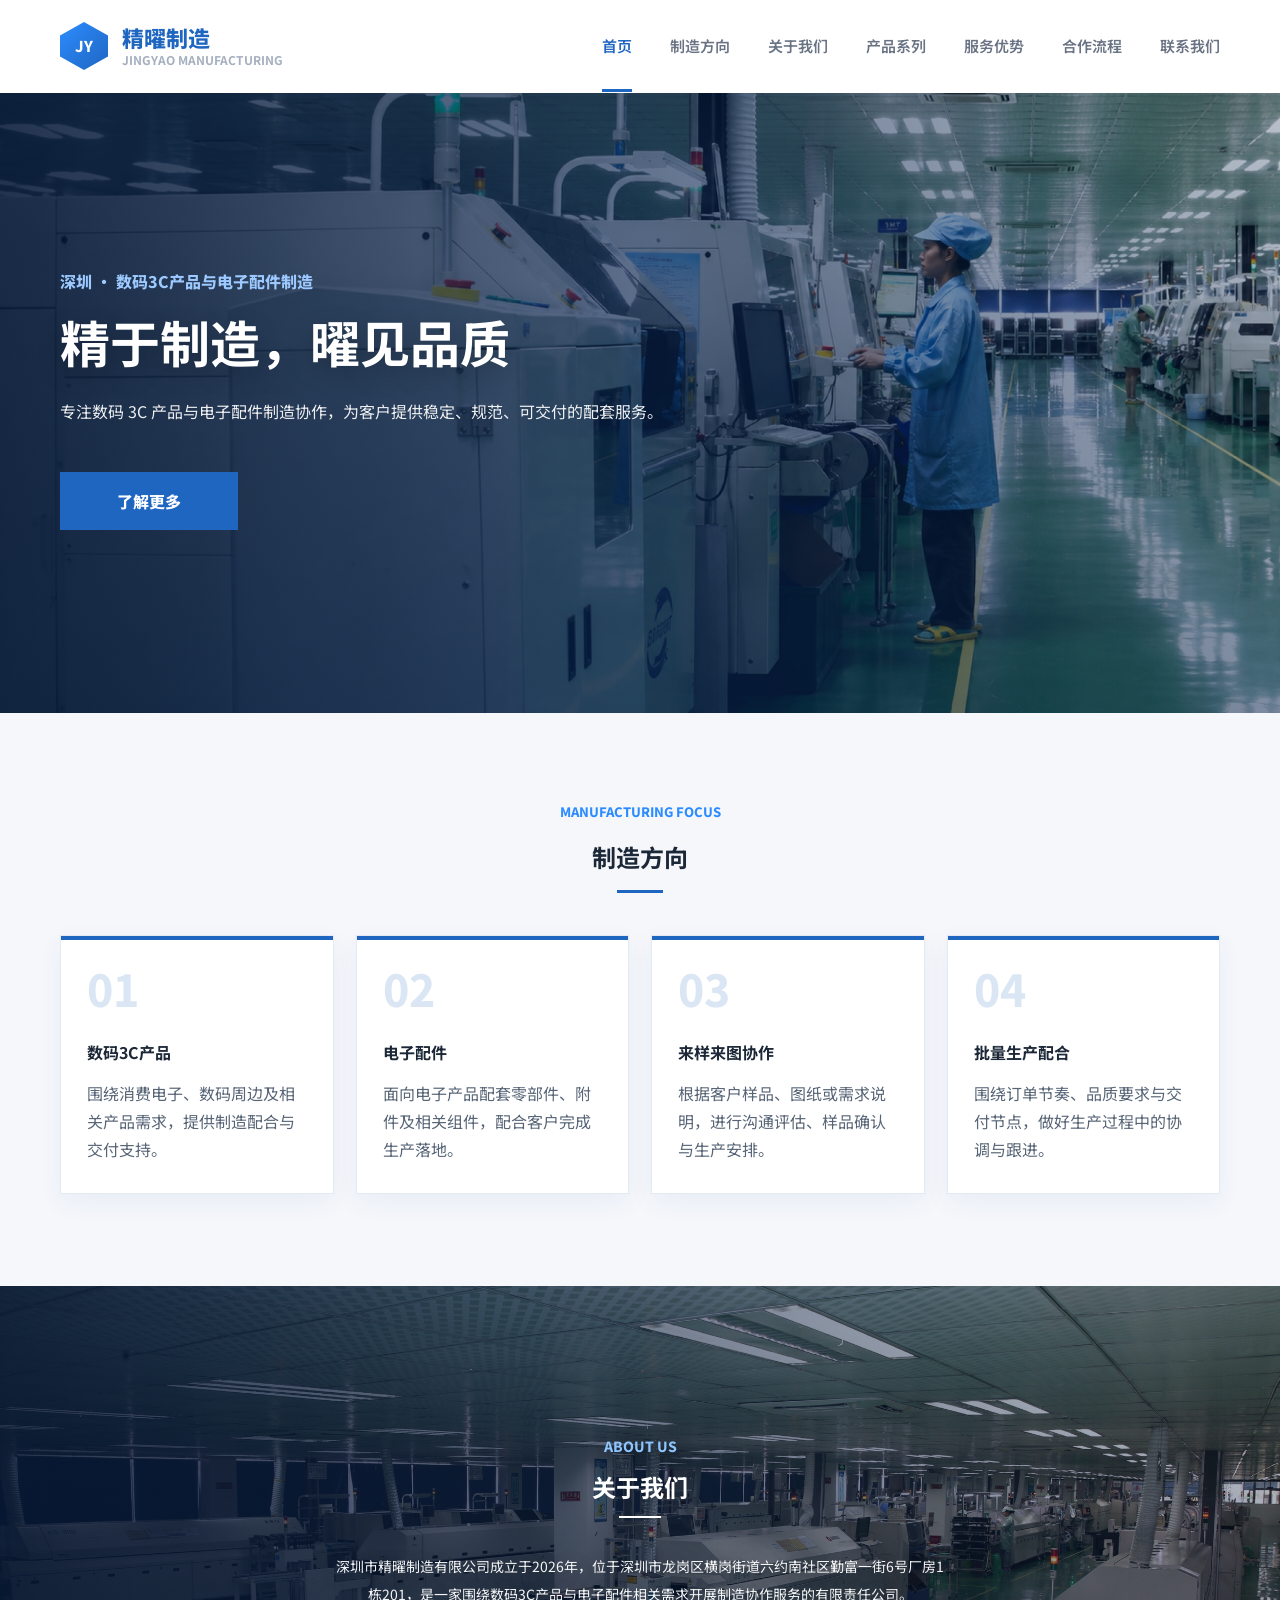
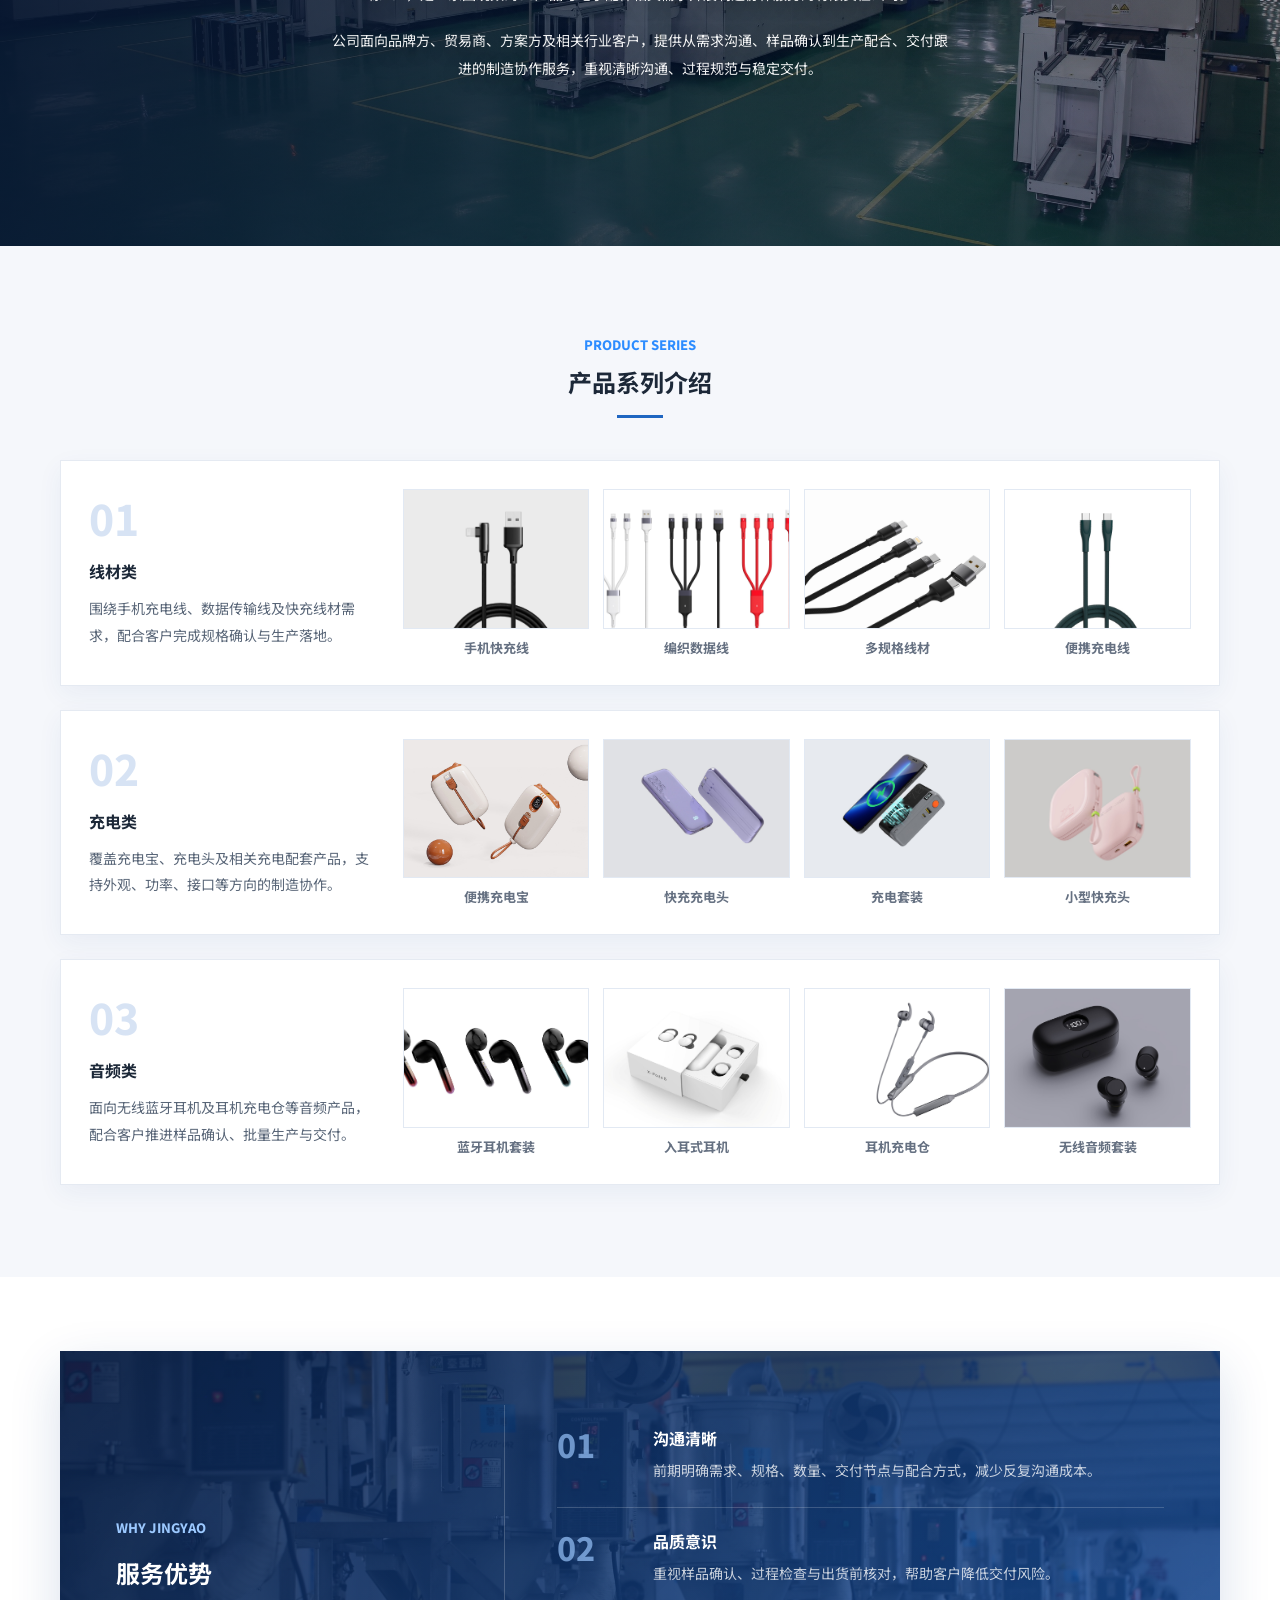
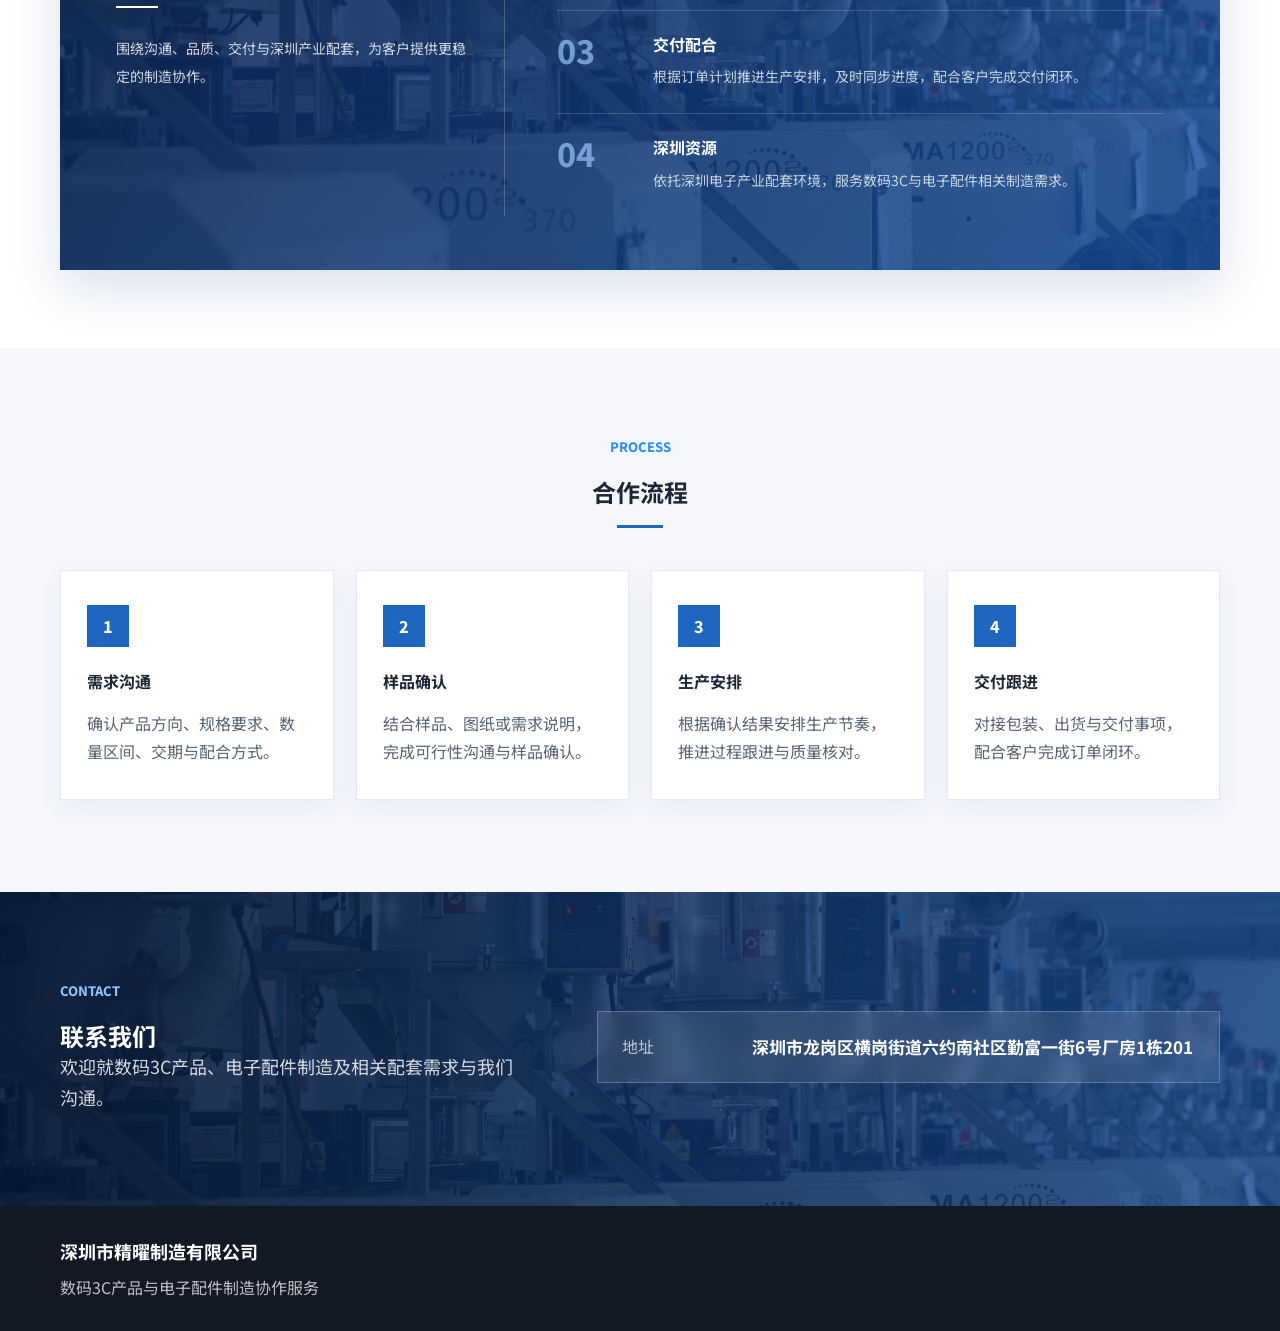
==== index.html @ e657b089 "Deploy website" ====
<!DOCTYPE html>
<html lang="zh-CN">
<head>
  <meta charset="UTF-8">
  <meta name="viewport" content="width=device-width, initial-scale=1.0">
  <meta name="description" content="深圳市精曜制造有限公司专注数码3C产品与电子配件制造，提供稳定、规范、可交付的制造协作服务。">
  <title>深圳市精曜制造有限公司 | 数码3C产品与电子配件制造</title>
  <link rel="preconnect" href="https://fonts.googleapis.com">
  <link rel="preconnect" href="https://fonts.gstatic.com" crossorigin>
  <link href="https://fonts.googleapis.com/css2?family=Noto+Sans+SC:wght@400;500;600;700&display=swap" rel="stylesheet">
  <link rel="stylesheet" href="styles.css">
</head>
<body>
  <header class="site-header" data-header>
    <a class="brand" href="#top" aria-label="返回首页">
      <span class="brand-mark">JY</span>
      <span>
        <strong>精曜制造</strong>
        <small>Jingyao Manufacturing</small>
      </span>
    </a>

    <button class="nav-toggle" type="button" aria-label="打开导航" aria-expanded="false" data-nav-toggle>
      <span></span>
      <span></span>
      <span></span>
    </button>

    <nav class="site-nav" data-nav>
      <a href="#top">首页</a>
      <a href="#capability">制造方向</a>
      <a href="#company">关于我们</a>
      <a href="#products">产品系列</a>
      <a href="#advantage">服务优势</a>
      <a href="#process">合作流程</a>
      <a href="#contact">联系我们</a>
    </nav>
  </header>

  <main id="top">
    <section class="hero section-band">
      <div class="hero-copy">
        <p class="eyebrow">深圳 · 数码3C产品与电子配件制造</p>
        <h1>精于制造，曜见品质</h1>
        <p class="lead">专注数码 3C 产品与电子配件制造协作，为客户提供稳定、规范、可交付的配套服务。</p>
        <div class="hero-actions">
          <a class="button primary" href="#company">了解更多</a>
        </div>
      </div>

      <div class="hero-visual" aria-label="电子配件制造场景">
        <img src="assets/hero-factory-floor.jpg" alt="数码3C产品与电子配件制造车间">
      </div>
    </section>

    <section id="capability" class="section section-muted">
      <div class="section-heading">
        <p class="eyebrow">Manufacturing Focus</p>
        <h2>制造方向</h2>
      </div>
      <div class="capability-grid">
        <article class="info-card">
          <span class="card-index">01</span>
          <h3>数码3C产品</h3>
          <p>围绕消费电子、数码周边及相关产品需求，提供制造配合与交付支持。</p>
        </article>
        <article class="info-card">
          <span class="card-index">02</span>
          <h3>电子配件</h3>
          <p>面向电子产品配套零部件、附件及相关组件，配合客户完成生产落地。</p>
        </article>
        <article class="info-card">
          <span class="card-index">03</span>
          <h3>来样来图协作</h3>
          <p>根据客户样品、图纸或需求说明，进行沟通评估、样品确认与生产安排。</p>
        </article>
        <article class="info-card">
          <span class="card-index">04</span>
          <h3>批量生产配合</h3>
          <p>围绕订单节奏、品质要求与交付节点，做好生产过程中的协调与跟进。</p>
        </article>
      </div>
    </section>

    <section id="company" class="company-section">
      <div class="company-image" aria-hidden="true"></div>
      <div class="company-copy">
        <div class="company-heading">
          <p class="eyebrow">About Us</p>
          <h2>关于我们</h2>
        </div>
        <p>深圳市精曜制造有限公司成立于2026年，位于深圳市龙岗区横岗街道六约南社区勤富一街6号厂房1栋201，是一家围绕数码3C产品与电子配件相关需求开展制造协作服务的有限责任公司。</p>
        <p>公司面向品牌方、贸易商、方案方及相关行业客户，提供从需求沟通、样品确认到生产配合、交付跟进的制造协作服务，重视清晰沟通、过程规范与稳定交付。</p>
      </div>
    </section>

    <section id="products" class="section section-muted product-series-section">
      <div class="product-series">
        <div class="series-heading">
          <p class="eyebrow">Product Series</p>
          <h2>产品系列介绍</h2>
        </div>
        <div class="series-grid">
          <article class="series-card">
            <div class="series-copy">
              <span>01</span>
              <h3>线材类</h3>
              <p>围绕手机充电线、数据传输线及快充线材需求，配合客户完成规格确认与生产落地。</p>
            </div>
            <div class="product-gallery" aria-label="线材类产品展示">
              <figure>
                <img src="assets/products/cable-01.svg" alt="手机充电线产品展示一">
                <figcaption>手机快充线</figcaption>
              </figure>
              <figure>
                <img src="assets/products/cable-02.svg" alt="手机充电线产品展示二">
                <figcaption>编织数据线</figcaption>
              </figure>
              <figure>
                <img src="assets/products/cable-03.svg" alt="手机充电线产品展示三">
                <figcaption>多规格线材</figcaption>
              </figure>
              <figure>
                <img src="assets/products/cable-04.svg" alt="手机充电线产品展示四">
                <figcaption>便携充电线</figcaption>
              </figure>
            </div>
          </article>

          <article class="series-card">
            <div class="series-copy">
              <span>02</span>
              <h3>充电类</h3>
              <p>覆盖充电宝、充电头及相关充电配套产品，支持外观、功率、接口等方向的制造协作。</p>
            </div>
            <div class="product-gallery" aria-label="充电类产品展示">
              <figure>
                <img src="assets/products/charging-01.svg" alt="充电宝产品展示一">
                <figcaption>便携充电宝</figcaption>
              </figure>
              <figure>
                <img src="assets/products/charging-02.svg" alt="充电头产品展示二">
                <figcaption>快充充电头</figcaption>
              </figure>
              <figure>
                <img src="assets/products/charging-03.svg" alt="充电类套装产品展示三">
                <figcaption>充电套装</figcaption>
              </figure>
              <figure>
                <img src="assets/products/charging-04.svg" alt="紧凑充电头产品展示四">
                <figcaption>小型快充头</figcaption>
              </figure>
            </div>
          </article>

          <article class="series-card">
            <div class="series-copy">
              <span>03</span>
              <h3>音频类</h3>
              <p>面向无线蓝牙耳机及耳机充电仓等音频产品，配合客户推进样品确认、批量生产与交付。</p>
            </div>
            <div class="product-gallery" aria-label="音频类产品展示">
              <figure>
                <img src="assets/products/audio-01.svg" alt="无线蓝牙耳机产品展示一">
                <figcaption>蓝牙耳机套装</figcaption>
              </figure>
              <figure>
                <img src="assets/products/audio-02.svg" alt="无线蓝牙耳机产品展示二">
                <figcaption>入耳式耳机</figcaption>
              </figure>
              <figure>
                <img src="assets/products/audio-03.svg" alt="耳机充电仓产品展示三">
                <figcaption>耳机充电仓</figcaption>
              </figure>
              <figure>
                <img src="assets/products/audio-04.svg" alt="无线音频产品展示四">
                <figcaption>无线音频套装</figcaption>
              </figure>
            </div>
          </article>
        </div>
      </div>
    </section>

    <section id="advantage" class="section advantage-section">
      <div class="advantage-panel">
        <div class="advantage-intro">
          <p class="eyebrow">Why Jingyao</p>
          <h2>服务优势</h2>
          <p>围绕沟通、品质、交付与深圳产业配套，为客户提供更稳定的制造协作。</p>
        </div>
        <div class="advantage-list">
          <div class="advantage-item">
            <span>01</span>
            <div>
              <h3>沟通清晰</h3>
              <p>前期明确需求、规格、数量、交付节点与配合方式，减少反复沟通成本。</p>
            </div>
          </div>
          <div class="advantage-item">
            <span>02</span>
            <div>
              <h3>品质意识</h3>
              <p>重视样品确认、过程检查与出货前核对，帮助客户降低交付风险。</p>
            </div>
          </div>
          <div class="advantage-item">
            <span>03</span>
            <div>
              <h3>交付配合</h3>
              <p>根据订单计划推进生产安排，及时同步进度，配合客户完成交付闭环。</p>
            </div>
          </div>
          <div class="advantage-item">
            <span>04</span>
            <div>
              <h3>深圳资源</h3>
              <p>依托深圳电子产业配套环境，服务数码3C与电子配件相关制造需求。</p>
            </div>
          </div>
        </div>
      </div>
    </section>

    <section id="process" class="section section-muted">
      <div class="section-heading">
        <p class="eyebrow">Process</p>
        <h2>合作流程</h2>
      </div>
      <ol class="process-list">
        <li>
          <span>1</span>
          <h3>需求沟通</h3>
          <p>确认产品方向、规格要求、数量区间、交期与配合方式。</p>
        </li>
        <li>
          <span>2</span>
          <h3>样品确认</h3>
          <p>结合样品、图纸或需求说明，完成可行性沟通与样品确认。</p>
        </li>
        <li>
          <span>3</span>
          <h3>生产安排</h3>
          <p>根据确认结果安排生产节奏，推进过程跟进与质量核对。</p>
        </li>
        <li>
          <span>4</span>
          <h3>交付跟进</h3>
          <p>对接包装、出货与交付事项，配合客户完成订单闭环。</p>
        </li>
      </ol>
    </section>

    <section id="contact" class="section contact-section">
      <div>
        <p class="eyebrow">Contact</p>
        <h2>联系我们</h2>
        <p class="contact-lead">欢迎就数码3C产品、电子配件制造及相关配套需求与我们沟通。</p>
      </div>
      <div class="contact-panel">
        <div class="contact-row address">
          <span>地址</span>
          <strong>深圳市龙岗区横岗街道六约南社区勤富一街6号厂房1栋201</strong>
        </div>
      </div>
    </section>
  </main>

  <footer class="site-footer">
    <div>
      <strong>深圳市精曜制造有限公司</strong>
      <p>数码3C产品与电子配件制造协作服务</p>
    </div>
  </footer>

  <script src="script.js"></script>
</body>
</html>
---- styles.css ----
:root {
  --bg: #ffffff;
  --section: #f5f7fb;
  --surface: #ffffff;
  --ink: #1c2838;
  --text: #586577;
  --muted: #8a96a8;
  --line: #e5eaf2;
  --blue: #1f66c1;
  --blue-bright: #2c8cff;
  --blue-dark: #103c7f;
  --shadow: 0 16px 45px rgba(31, 75, 132, 0.12);
  --max: 1160px;
}

* {
  box-sizing: border-box;
}

html {
  scroll-behavior: smooth;
}

body {
  margin: 0;
  color: var(--text);
  background: var(--bg);
  font-family: "Noto Sans SC", "PingFang SC", "Microsoft YaHei", Arial, sans-serif;
  line-height: 1.75;
  overflow-x: hidden;
}

img {
  display: block;
  max-width: 100%;
}

a {
  color: inherit;
  text-decoration: none;
}

.site-header {
  position: sticky;
  top: 0;
  z-index: 30;
  display: flex;
  align-items: center;
  justify-content: space-between;
  gap: 28px;
  min-height: 92px;
  padding: 0 max(36px, calc((100vw - var(--max)) / 2));
  background: rgba(255, 255, 255, 0.96);
  border-bottom: 1px solid transparent;
  transition: box-shadow 0.2s ease, min-height 0.2s ease;
}

.site-header.is-scrolled {
  min-height: 76px;
  box-shadow: 0 10px 32px rgba(24, 48, 85, 0.08);
}

.brand {
  display: inline-flex;
  align-items: center;
  gap: 14px;
  min-width: 0;
}

.brand-mark {
  position: relative;
  display: grid;
  flex: 0 0 48px;
  width: 48px;
  height: 48px;
  place-items: center;
  color: #fff;
  font-size: 15px;
  font-weight: 800;
  background: linear-gradient(135deg, var(--blue-bright), var(--blue));
  clip-path: polygon(50% 0, 100% 28%, 100% 72%, 50% 100%, 0 72%, 0 28%);
}

.brand strong,
.brand small {
  display: block;
}

.brand strong {
  color: var(--blue);
  font-size: 22px;
  font-weight: 800;
  line-height: 1.15;
}

.brand small {
  margin-top: 2px;
  color: #a5afbf;
  font-size: 12px;
  font-weight: 700;
  line-height: 1.15;
  text-transform: uppercase;
}

.site-nav {
  display: flex;
  align-items: stretch;
  gap: 38px;
  color: #667182;
  font-size: 15px;
  font-weight: 600;
  line-height: 92px;
}

.site-nav a {
  position: relative;
  color: #697384;
}

.site-nav a:first-child,
.site-nav a:hover,
.site-nav a:focus-visible {
  color: var(--blue);
}

.site-nav a::after {
  position: absolute;
  right: 0;
  bottom: 0;
  left: 0;
  height: 3px;
  content: "";
  background: var(--blue);
  transform: scaleX(0);
  transform-origin: center;
  transition: transform 0.2s ease;
}

.site-nav a:first-child::after,
.site-nav a:hover::after,
.site-nav a:focus-visible::after {
  transform: scaleX(1);
}

.nav-toggle {
  display: none;
  width: 44px;
  height: 44px;
  padding: 10px;
  border: 1px solid var(--line);
  background: #fff;
}

.nav-toggle span {
  display: block;
  height: 2px;
  margin: 5px 0;
  background: var(--blue);
}

.section-band,
.section {
  padding-inline: max(36px, calc((100vw - var(--max)) / 2));
}

.hero {
  position: relative;
  display: grid;
  min-height: 620px;
  align-items: center;
  padding-top: 90px;
  padding-bottom: 100px;
  overflow: hidden;
  color: #fff;
  background: #0a1931;
}

.hero::before {
  position: absolute;
  inset: 0;
  z-index: 1;
  content: "";
  background:
    linear-gradient(90deg, rgba(5, 24, 55, 0.86) 0%, rgba(7, 35, 79, 0.58) 48%, rgba(7, 35, 79, 0.18) 100%),
    linear-gradient(180deg, rgba(6, 23, 49, 0.12), rgba(8, 32, 70, 0.42));
}

.hero-copy {
  position: relative;
  z-index: 2;
  width: min(620px, 100%);
  max-width: 620px;
  margin: 0;
  text-align: left;
}

.hero-visual {
  position: absolute;
  inset: 0;
  overflow: hidden;
}

.hero-visual img {
  width: 100%;
  height: 100%;
  object-fit: cover;
  object-position: center;
  filter: saturate(1.04) contrast(1.06) brightness(1.03);
  transform: scale(1.08);
  transform-origin: center;
}

.eyebrow {
  margin: 0 0 18px;
  color: var(--blue-bright);
  font-size: 13px;
  font-weight: 800;
  letter-spacing: 0;
  text-transform: uppercase;
}

.hero .eyebrow {
  color: #9cc9ff;
  font-size: 16px;
}

h1,
h2,
h3,
p {
  margin-top: 0;
}

h1 {
  margin-bottom: 26px;
  color: #fff;
  font-size: 50px;
  font-weight: 700;
  line-height: 1.14;
  text-shadow: 0 8px 26px rgba(0, 0, 0, 0.24);
}

h2 {
  margin-bottom: 0;
  color: var(--ink);
  font-size: 24px;
  font-weight: 700;
  line-height: 1.25;
}

h3 {
  color: var(--ink);
  font-size: 16px;
  font-weight: 700;
  line-height: 1.35;
}

h1,
h2,
h3,
p,
dd,
strong {
  overflow-wrap: break-word;
}

.lead {
  max-width: 760px;
  margin: 0 0 46px;
  color: rgba(255, 255, 255, 0.92);
  font-size: 16px;
  line-height: 30px;
}

.hero-actions {
  display: flex;
  flex-wrap: wrap;
  justify-content: flex-start;
  gap: 16px;
  margin-bottom: 0;
}

.button {
  display: inline-flex;
  align-items: center;
  justify-content: center;
  min-width: 148px;
  min-height: 48px;
  padding: 0 24px;
  color: #fff;
  font-size: 13px;
  font-weight: 800;
  border: 1px solid transparent;
  transition: transform 0.2s ease, background 0.2s ease, border-color 0.2s ease;
}

.hero .button {
  min-width: 178px;
  min-height: 58px;
  font-size: 16px;
}

.button:hover,
.button:focus-visible {
  transform: translateY(-1px);
}

.button.primary {
  background: var(--blue);
}

.button.secondary {
  color: #fff;
  background: rgba(255, 255, 255, 0.08);
  border-color: rgba(255, 255, 255, 0.58);
}

.section {
  padding-top: 88px;
  padding-bottom: 92px;
}

.section-muted {
  background: var(--section);
}

.section-heading {
  max-width: 760px;
  margin: 0 auto 42px;
  text-align: center;
}

.section-heading::after {
  display: block;
  width: 46px;
  height: 3px;
  margin: 18px auto 0;
  content: "";
  background: var(--blue);
}

.about-layout {
  display: grid;
  gap: 76px;
  font-size: 16px;
  text-align: center;
}

.about-layout p {
  max-width: 980px;
  margin: 0 auto;
  color: #999;
  font-size: 12px;
  font-weight: 600;
  line-height: 1.8;
}

.choice-stats {
  display: grid;
  grid-template-columns: repeat(4, minmax(0, 1fr));
  gap: 56px;
  align-items: end;
}

.choice-stat {
  text-align: left;
}

.choice-stat strong {
  display: block;
  color: #1f55b3;
  font-size: 62px;
  font-weight: 400;
  line-height: 1;
}

.choice-stat strong span {
  margin-left: 8px;
  font-size: 14px;
  font-weight: 700;
}

.choice-stat p {
  margin-top: 22px;
  color: #969696;
  font-size: 13px;
  font-weight: 700;
  line-height: 1.35;
}

.capability-grid {
  display: grid;
  grid-template-columns: repeat(4, minmax(0, 1fr));
  gap: 22px;
}

.product-series {
  margin-top: 62px;
  padding-top: 54px;
  border-top: 1px solid var(--line);
}

.product-series-section .product-series {
  margin-top: 0;
  padding-top: 0;
  border-top: 0;
}

.series-heading {
  max-width: 760px;
  margin: 0 auto 42px;
  text-align: center;
}

.series-heading .eyebrow {
  margin-bottom: 10px;
}

.series-heading::after {
  display: block;
  width: 46px;
  height: 3px;
  margin: 18px auto 0;
  content: "";
  background: var(--blue);
}

.series-grid {
  display: grid;
  gap: 24px;
}

.series-card {
  display: grid;
  grid-template-columns: minmax(220px, 0.36fr) minmax(0, 1fr);
  gap: 30px;
  align-items: center;
  padding: 28px;
  background: #fff;
  border: 1px solid var(--line);
  box-shadow: 0 8px 24px rgba(27, 69, 128, 0.06);
}

.series-copy span {
  display: inline-block;
  margin-bottom: 22px;
  color: rgba(31, 102, 193, 0.18);
  font-size: 42px;
  font-weight: 800;
  line-height: 1;
}

.series-copy h3 {
  margin-bottom: 12px;
}

.series-copy p {
  margin-bottom: 0;
  font-size: 14px;
  line-height: 1.9;
}

.product-gallery {
  display: grid;
  grid-template-columns: repeat(4, minmax(0, 1fr));
  gap: 14px;
}

.product-gallery figure {
  min-width: 0;
  margin: 0;
}

.product-gallery img {
  width: 100%;
  aspect-ratio: 4 / 3;
  object-fit: cover;
  background: #fff;
  border: 1px solid #e2e9f3;
}

.product-gallery figcaption {
  margin-top: 10px;
  color: #667182;
  font-size: 13px;
  font-weight: 700;
  line-height: 1.35;
  text-align: center;
}

.info-card {
  position: relative;
  min-height: 250px;
  padding: 30px 26px;
  overflow: hidden;
  background: #fff;
  border: 1px solid var(--line);
  box-shadow: 0 8px 24px rgba(27, 69, 128, 0.06);
}

.info-card::before {
  position: absolute;
  top: 0;
  right: 0;
  left: 0;
  height: 4px;
  content: "";
  background: var(--blue);
}

.card-index {
  display: inline-block;
  margin-bottom: 32px;
  color: rgba(31, 102, 193, 0.16);
  font-size: 44px;
  font-weight: 800;
  line-height: 1;
}

.info-card p,
.advantage-item p,
.process-list p,
.contact-lead {
  margin-bottom: 0;
}

.advantage-section {
  padding-top: 74px;
  padding-bottom: 78px;
}

.advantage-panel {
  display: grid;
  grid-template-columns: minmax(280px, 0.86fr) minmax(0, 1.34fr);
  gap: 52px;
  align-items: stretch;
  padding: 54px 56px;
  color: #fff;
  background:
    linear-gradient(135deg, rgba(8, 31, 71, 0.88), rgba(22, 82, 166, 0.78)),
    url("assets/equipment-row.jpg") center / cover;
  box-shadow: 0 18px 48px rgba(18, 63, 128, 0.16);
}

.advantage-intro {
  display: flex;
  flex-direction: column;
  justify-content: center;
  padding-right: 34px;
  border-right: 1px solid rgba(255, 255, 255, 0.2);
}

.advantage-intro .eyebrow {
  color: #9cc9ff;
}

.advantage-intro h2 {
  margin-bottom: 26px;
  color: #fff;
}

.advantage-intro h2::after {
  display: block;
  width: 42px;
  height: 2px;
  margin: 18px 0 0;
  content: "";
  background: #fff;
}

.advantage-intro p:last-child {
  max-width: 360px;
  color: rgba(255, 255, 255, 0.82);
  font-size: 14px;
  line-height: 2;
}

.advantage-list {
  display: flex;
  flex-direction: column;
}

.advantage-item {
  display: grid;
  grid-template-columns: 70px minmax(0, 1fr);
  gap: 26px;
  align-items: start;
  padding: 23px 0;
  border-bottom: 1px solid rgba(255, 255, 255, 0.18);
  transition: padding-left 0.2s ease, background 0.2s ease;
}

.advantage-item:last-child {
  border-bottom: 0;
}

.advantage-item:hover {
  padding-left: 14px;
  background: rgba(255, 255, 255, 0.05);
}

.advantage-item span {
  color: rgba(156, 201, 255, 0.68);
  font-size: 32px;
  font-weight: 800;
  line-height: 1;
}

.advantage-item h3 {
  margin-bottom: 8px;
  color: #fff;
}

.advantage-item p {
  color: rgba(255, 255, 255, 0.76);
  font-size: 14px;
  line-height: 1.9;
}

.process-list {
  display: grid;
  grid-template-columns: repeat(4, minmax(0, 1fr));
  gap: 22px;
  padding: 0;
  margin: 0;
  list-style: none;
}

.process-list li {
  position: relative;
  min-height: 230px;
  padding: 34px 26px;
  background: #fff;
  border: 1px solid var(--line);
  box-shadow: 0 8px 24px rgba(27, 69, 128, 0.06);
}

.process-list span {
  display: inline-grid;
  width: 42px;
  height: 42px;
  margin-bottom: 24px;
  place-items: center;
  color: #fff;
  font-weight: 800;
  background: var(--blue);
}

.company-section {
  display: flex;
  align-items: center;
  justify-content: center;
  min-height: 560px;
  padding: 72px max(36px, calc((100vw - var(--max)) / 2));
  color: #fff;
  background:
    linear-gradient(90deg, rgba(7, 24, 53, 0.84) 0%, rgba(9, 28, 61, 0.54) 46%, rgba(9, 28, 61, 0.18) 100%),
    linear-gradient(180deg, rgba(7, 24, 53, 0.08), rgba(7, 24, 53, 0.38)),
    url("assets/about-production-line.jpg") center / cover;
}

.company-image {
  display: none;
}

.company-copy {
  width: min(620px, 100%);
  max-width: 620px;
  padding: 0;
  margin: 0 auto;
  text-align: center;
}

.company-heading {
  margin-bottom: 34px;
  text-align: center;
}

.company-heading .eyebrow {
  margin-bottom: 12px;
  color: #8ec5ff;
}

.company-heading h2 {
  color: #fff;
  font-size: 24px;
  font-weight: 700;
}

.company-heading::after {
  display: block;
  width: 42px;
  height: 2px;
  margin: 14px auto 0;
  content: "";
  background: #fff;
}

.company-copy p {
  margin: 0 auto 18px;
  color: rgba(255, 255, 255, 0.95);
  font-size: 14px;
  line-height: 2;
  text-shadow: 0 5px 18px rgba(0, 0, 0, 0.34);
}

.contact-section {
  display: grid;
  grid-template-columns: minmax(0, 0.88fr) minmax(420px, 1.12fr);
  gap: 48px;
  align-items: center;
  color: #fff;
  background:
    linear-gradient(90deg, rgba(7, 24, 53, 0.9), rgba(19, 72, 144, 0.76)),
    url("assets/equipment-row.jpg") center / cover;
}

.contact-section h2,
.contact-section .eyebrow {
  color: #fff;
}

.contact-section .eyebrow {
  color: #8ec5ff;
}

.contact-lead {
  max-width: 460px;
  color: rgba(255, 255, 255, 0.82);
  font-size: 18px;
}

.contact-panel {
  background: rgba(255, 255, 255, 0.1);
  border: 1px solid rgba(255, 255, 255, 0.22);
  backdrop-filter: blur(8px);
}

.contact-row {
  display: grid;
  grid-template-columns: 110px minmax(0, 1fr);
  gap: 20px;
  padding: 20px 24px;
  border-bottom: 1px solid rgba(255, 255, 255, 0.18);
}

.contact-row:last-child {
  border-bottom: 0;
}

.contact-row span {
  color: rgba(255, 255, 255, 0.68);
}

.contact-row strong {
  color: #fff;
  font-size: 17px;
  font-weight: 700;
}

.site-footer {
  display: flex;
  align-items: flex-start;
  justify-content: space-between;
  gap: 28px;
  padding: 30px max(36px, calc((100vw - var(--max)) / 2));
  color: rgba(255, 255, 255, 0.72);
  background: #121824;
}

.site-footer strong {
  display: block;
  color: #fff;
  font-size: 18px;
}

.site-footer p {
  margin: 6px 0 0;
}

.footer-meta {
  display: flex;
  flex-wrap: wrap;
  justify-content: flex-end;
  gap: 10px 18px;
  max-width: 560px;
  font-size: 14px;
}

@media (max-width: 1020px) {
  .site-header {
    min-height: 74px;
    padding-inline: 22px;
  }

  .brand strong {
    font-size: 20px;
  }

  .nav-toggle {
    display: block;
    flex: 0 0 44px;
  }

  .site-nav {
    position: absolute;
    top: 74px;
    right: 18px;
    left: 18px;
    display: none;
    flex-direction: column;
    align-items: stretch;
    gap: 0;
    padding: 10px;
    line-height: 1.4;
    background: #fff;
    border: 1px solid var(--line);
    box-shadow: var(--shadow);
  }

  .site-nav.is-open {
    display: flex;
  }

  .site-nav a {
    padding: 13px 12px;
  }

  .site-nav a::after {
    bottom: 6px;
  }

  .contact-section {
    grid-template-columns: 1fr;
  }

  .company-section {
    padding: 64px 36px;
    background:
      linear-gradient(90deg, rgba(7, 24, 53, 0.84), rgba(9, 28, 61, 0.46)),
      linear-gradient(180deg, rgba(7, 24, 53, 0.14), rgba(7, 24, 53, 0.44)),
      url("assets/about-production-line.jpg") center / cover;
  }

  .company-copy {
    max-width: 720px;
    padding: 0;
  }

  .capability-grid,
  .choice-stats,
  .process-list {
    grid-template-columns: repeat(2, minmax(0, 1fr));
  }

  .series-card {
    grid-template-columns: 1fr;
  }

  .choice-stats {
    gap: 42px 56px;
  }

  .advantage-panel {
    grid-template-columns: 1fr;
    gap: 34px;
  }

  .advantage-intro {
    padding-right: 0;
    padding-bottom: 32px;
    border-right: 0;
    border-bottom: 1px solid rgba(255, 255, 255, 0.2);
  }
}

@media (max-width: 680px) {
  .section-band,
  .section,
  .site-footer {
    padding-inline: 20px;
  }

  .brand-mark {
    flex-basis: 42px;
    width: 42px;
    height: 42px;
  }

  .brand small {
    display: none;
  }

  .hero {
    min-height: 620px;
    padding-top: 74px;
    padding-bottom: 70px;
  }

  .hero::before {
    background:
      linear-gradient(90deg, rgba(5, 24, 55, 0.9), rgba(7, 35, 79, 0.66)),
      linear-gradient(180deg, rgba(6, 23, 49, 0.18), rgba(8, 32, 70, 0.52));
  }

  .hero-copy {
    width: 100%;
  }

  h1 {
    font-size: 32px;
  }

  h2 {
    font-size: 24px;
  }

  .lead {
    max-width: 100%;
    font-size: 13px;
    line-height: 1.8;
  }

  .button {
    min-width: 132px;
  }

  .choice-stats,
  .capability-grid,
  .process-list {
    grid-template-columns: 1fr;
  }

  .product-series {
    margin-top: 46px;
    padding-top: 42px;
  }

  .series-card {
    padding: 22px;
  }

  .product-gallery {
    grid-template-columns: repeat(2, minmax(0, 1fr));
  }

  .section {
    padding-top: 66px;
    padding-bottom: 70px;
  }

  .section-heading {
    margin-bottom: 32px;
  }

  .about-layout {
    gap: 44px;
  }

  .company-image {
    display: none;
  }

  .company-section {
    min-height: 520px;
    padding: 58px 20px;
    background:
      linear-gradient(90deg, rgba(7, 24, 53, 0.9), rgba(9, 28, 61, 0.58)),
      linear-gradient(180deg, rgba(7, 24, 53, 0.18), rgba(7, 24, 53, 0.5)),
      url("assets/about-production-line.jpg") center / cover;
  }

  .company-copy {
    padding: 0;
  }

  .choice-stats {
    gap: 38px;
  }

  .choice-stat {
    text-align: center;
  }

  .choice-stat p {
    margin-top: 12px;
    font-size: 13px;
  }

  .advantage-section {
    padding-top: 60px;
    padding-bottom: 64px;
  }

  .advantage-panel {
    padding: 38px 22px;
  }

  .advantage-item {
    grid-template-columns: 52px minmax(0, 1fr);
    gap: 16px;
    padding: 20px 0;
  }

  .advantage-item:hover {
    padding-left: 0;
  }

  .advantage-item span {
    font-size: 24px;
  }

  .contact-row {
    grid-template-columns: 1fr;
    gap: 4px;
  }

  .site-footer {
    flex-direction: column;
  }

  .footer-meta {
    justify-content: flex-start;
  }
}
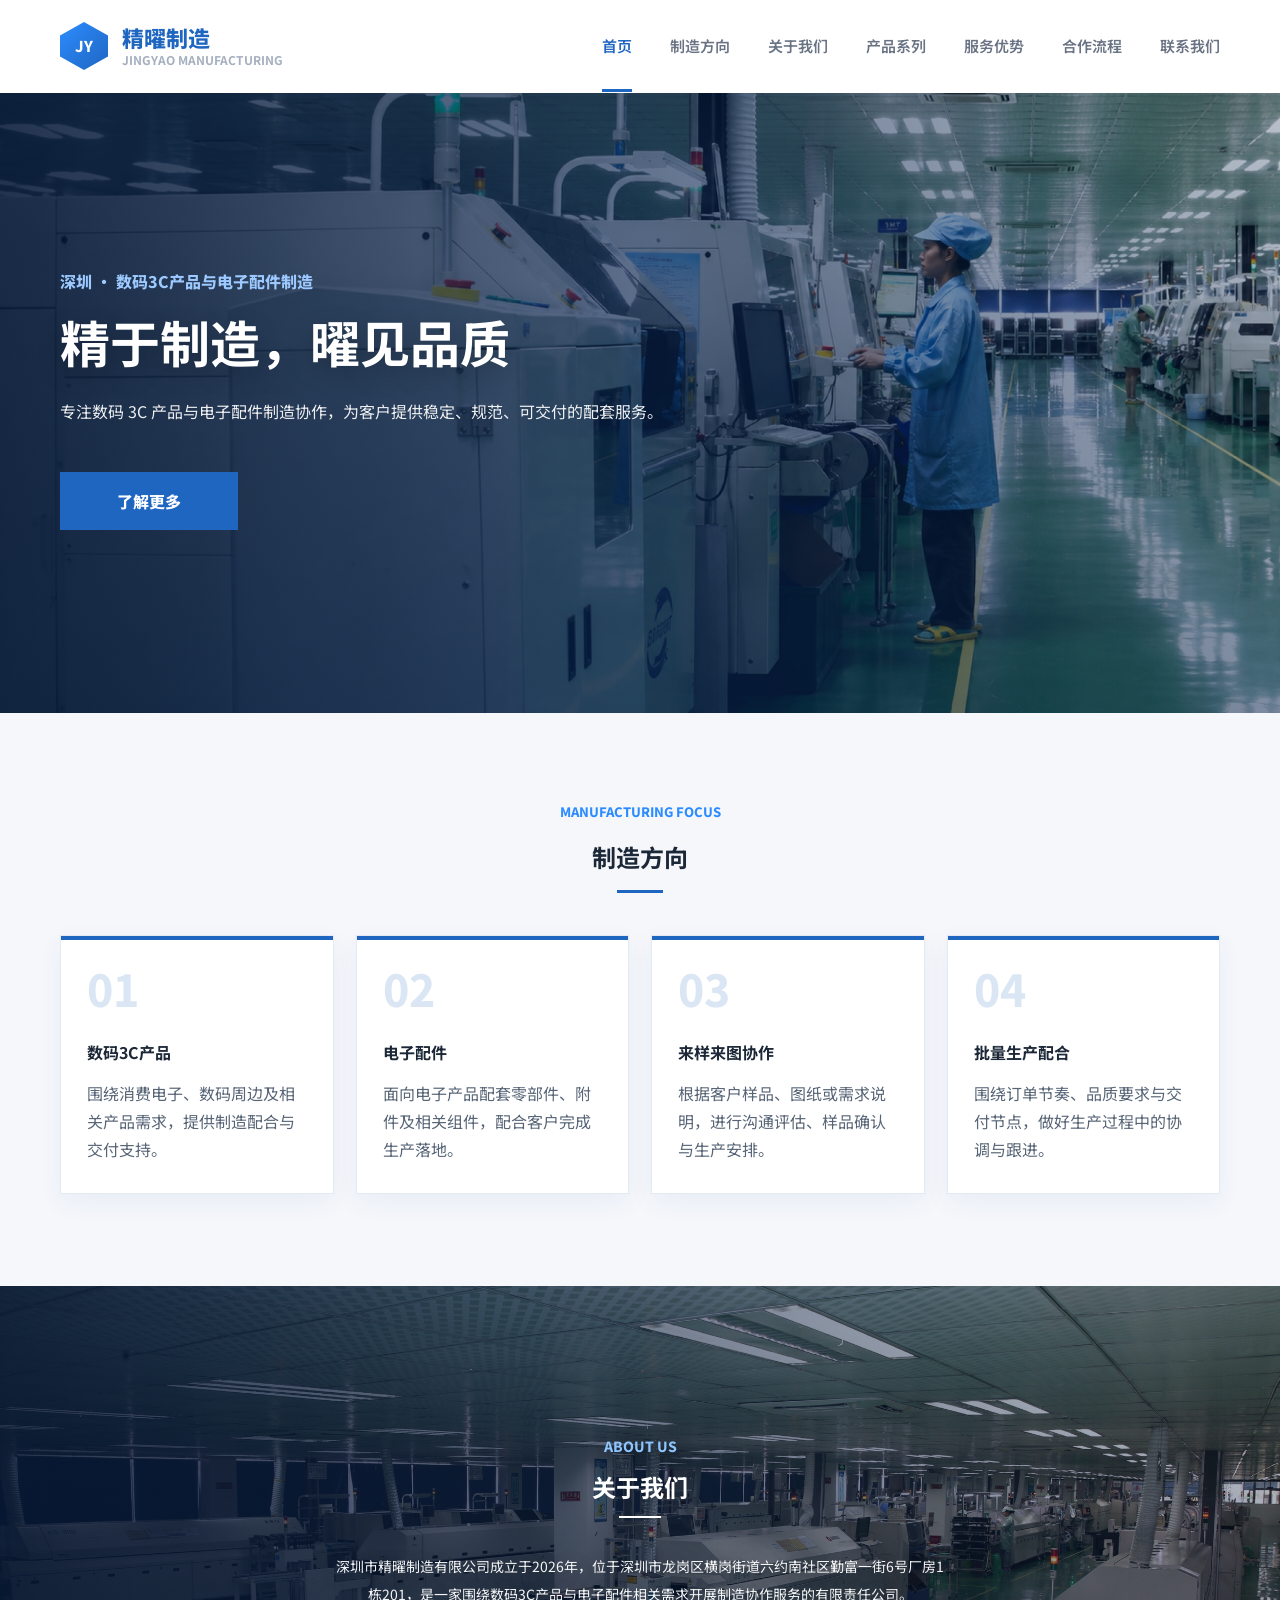
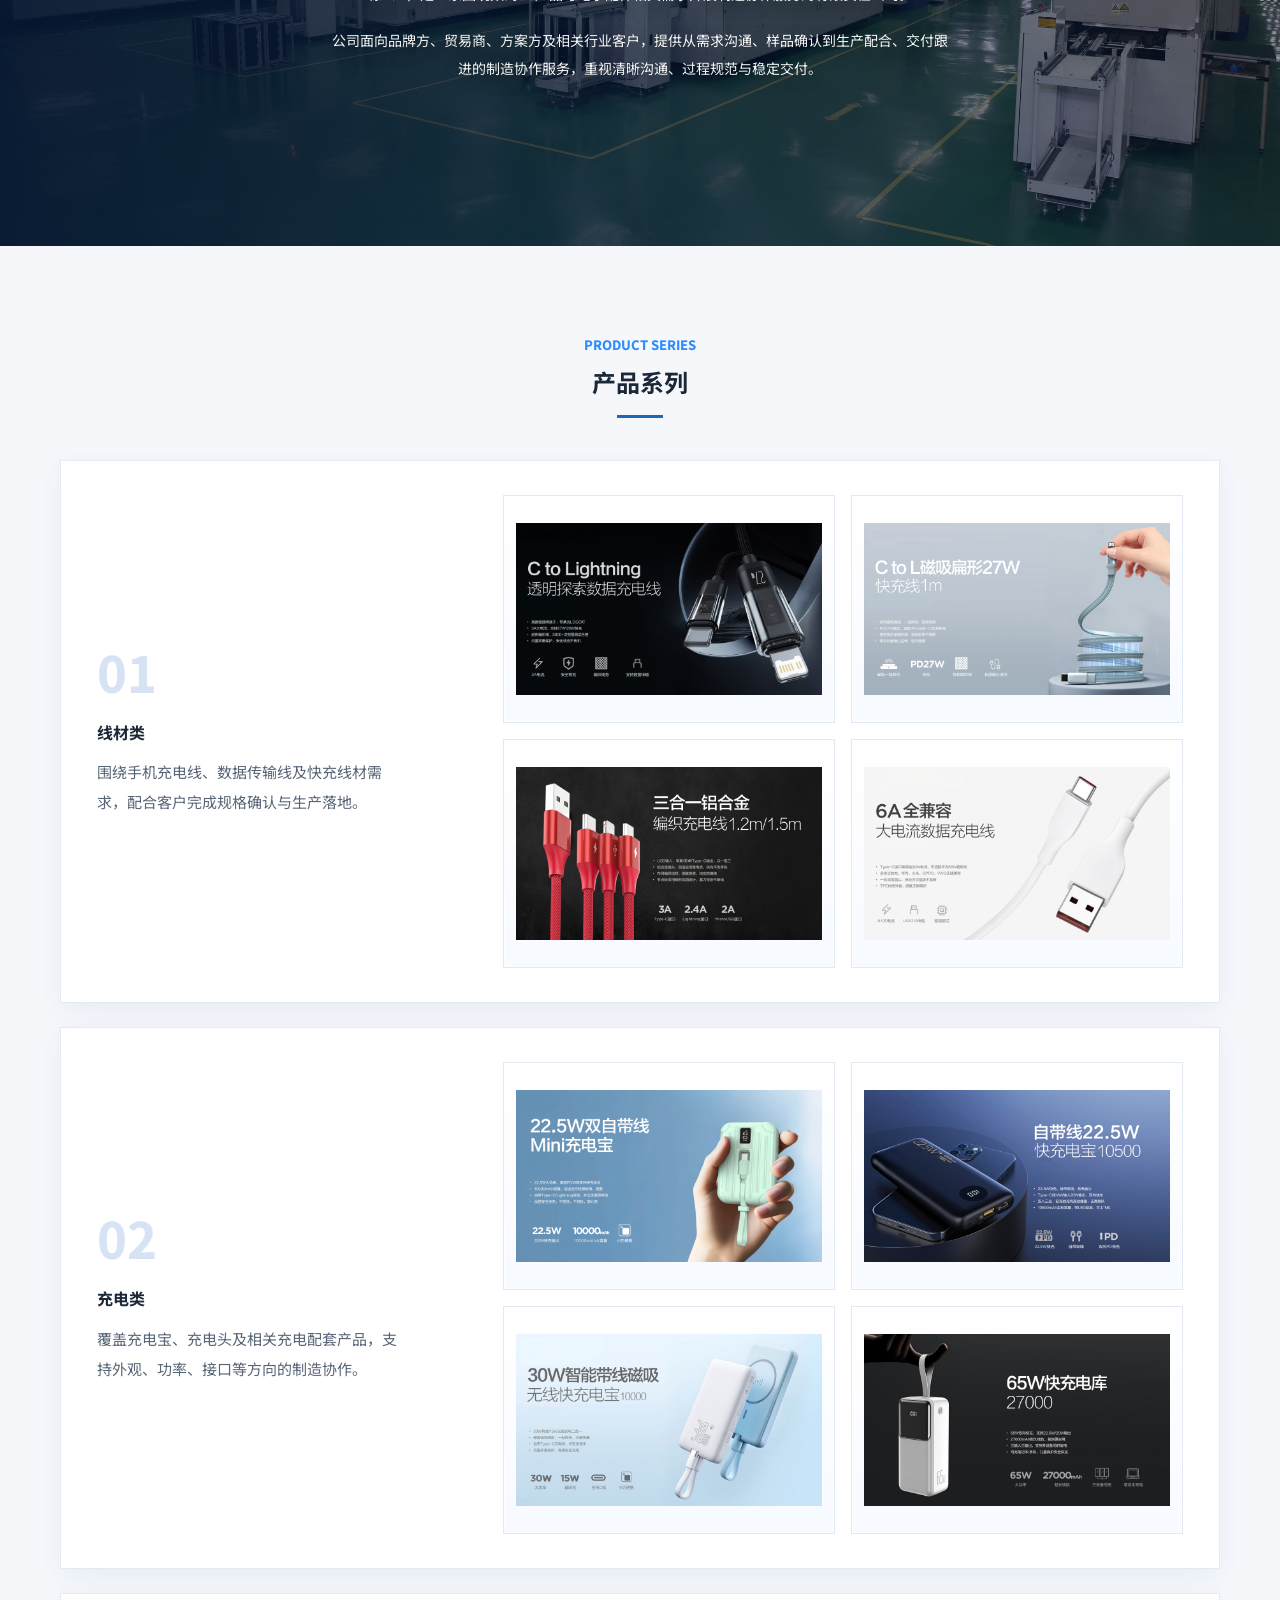
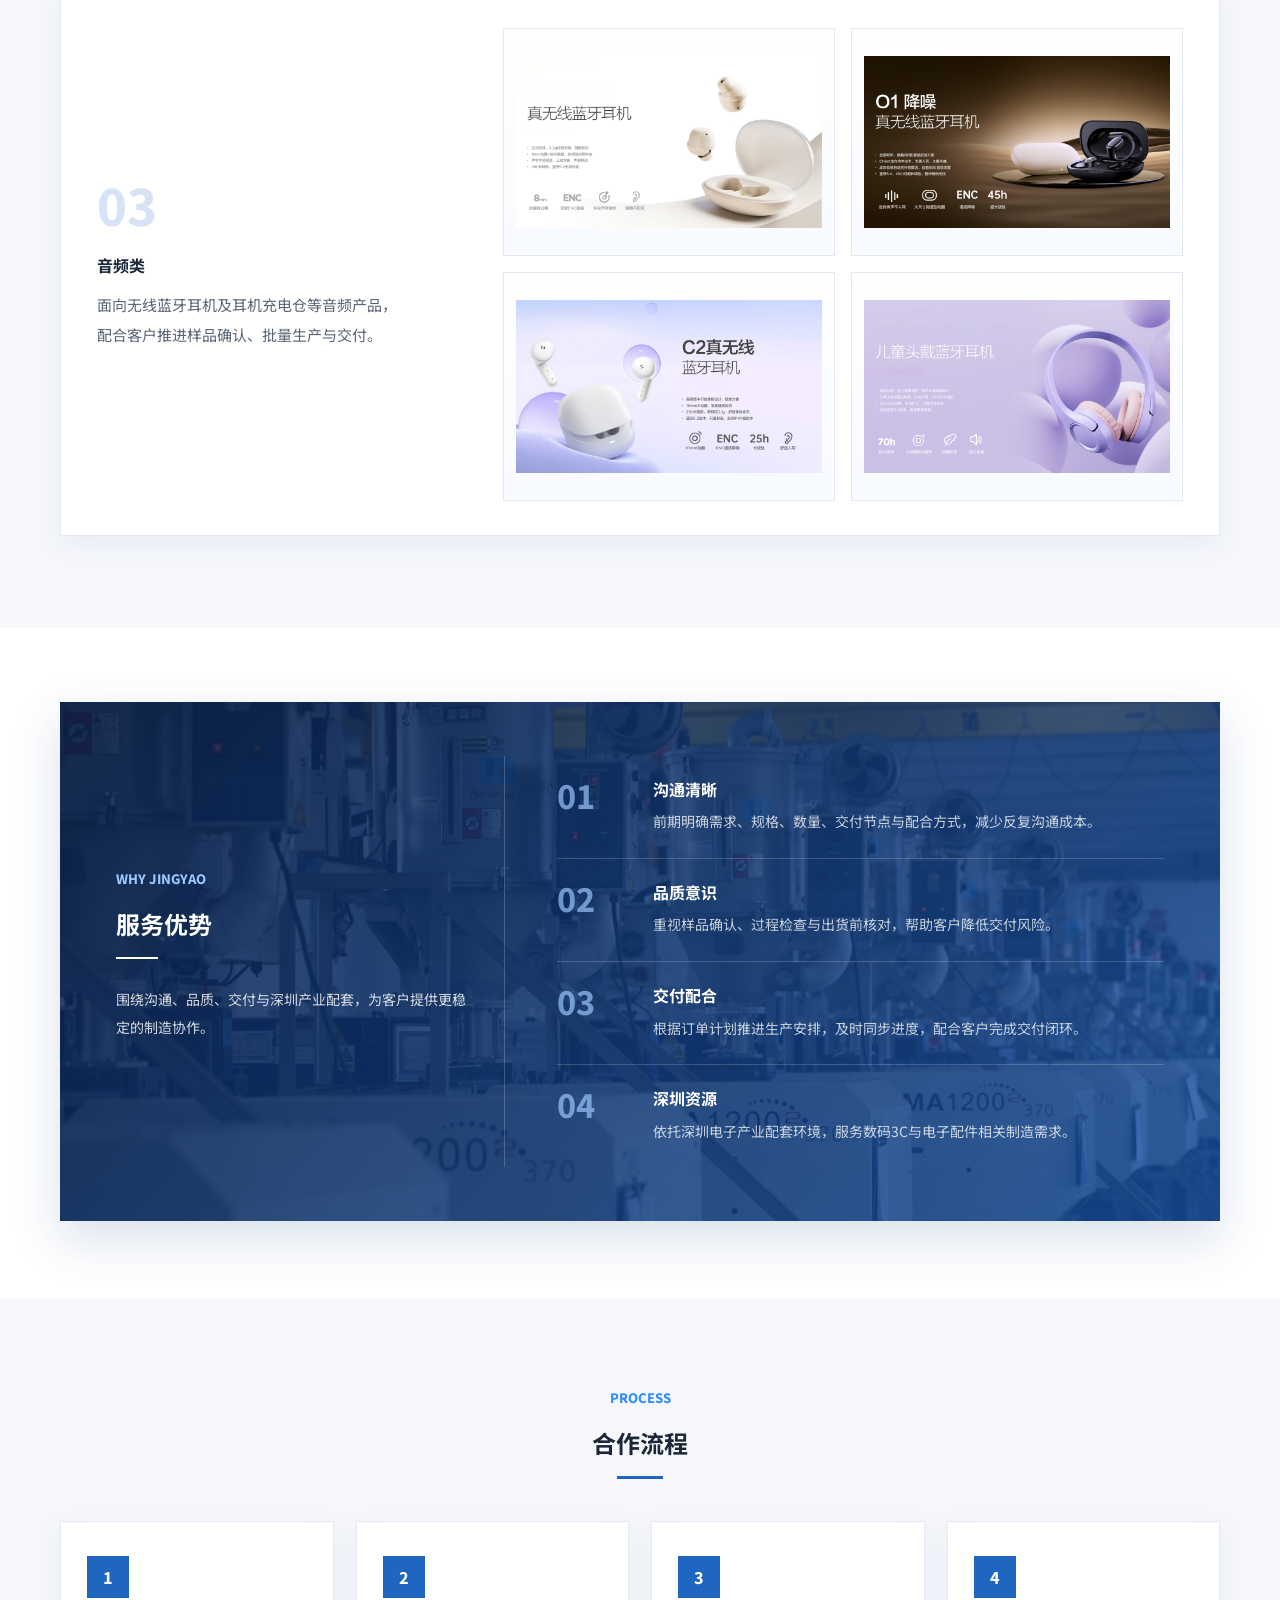
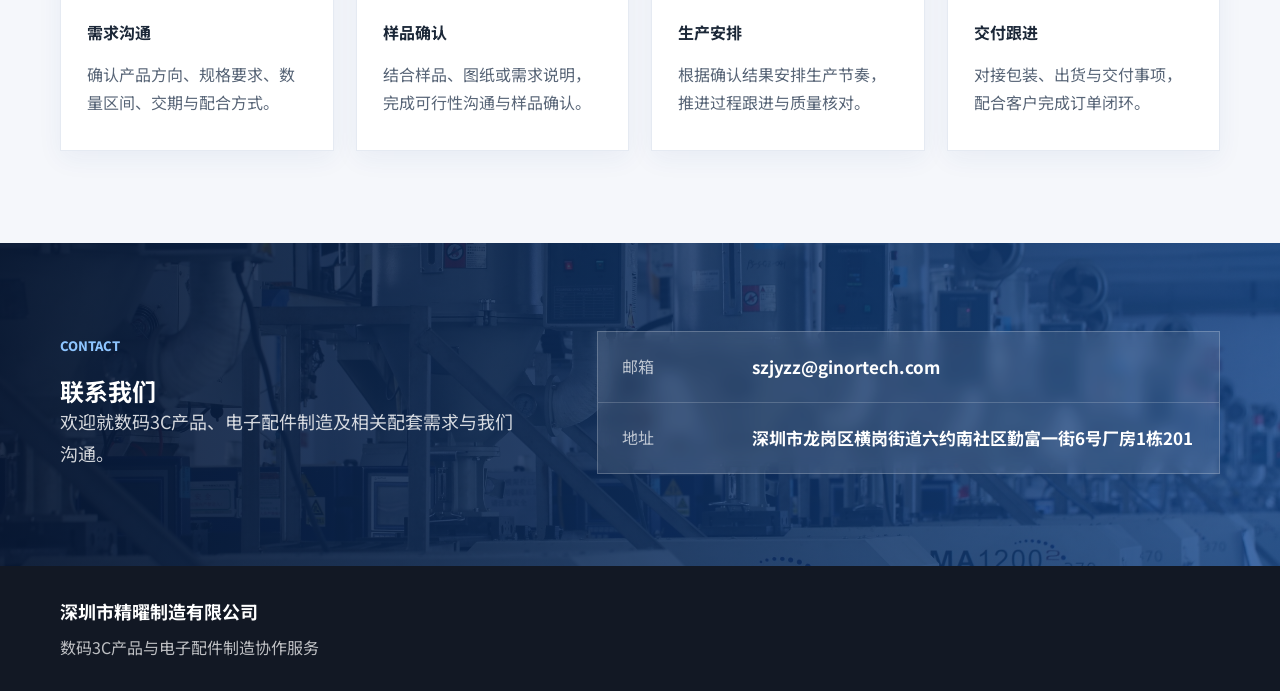
==== commit 09747887: "Update product series presentation" ====
--- a/index.html
+++ b/index.html
@@ -98,7 +98,7 @@
       <div class="product-series">
         <div class="series-heading">
           <p class="eyebrow">Product Series</p>
-          <h2>产品系列介绍</h2>
+          <h2>产品系列</h2>
         </div>
         <div class="series-grid">
           <article class="series-card">
@@ -109,20 +109,16 @@
             </div>
             <div class="product-gallery" aria-label="线材类产品展示">
               <figure>
-                <img src="assets/products/cable-01.svg" alt="手机充电线产品展示一">
-                <figcaption>手机快充线</figcaption>
-              </figure>
-              <figure>
-                <img src="assets/products/cable-02.svg" alt="手机充电线产品展示二">
-                <figcaption>编织数据线</figcaption>
-              </figure>
-              <figure>
-                <img src="assets/products/cable-03.svg" alt="手机充电线产品展示三">
-                <figcaption>多规格线材</figcaption>
-              </figure>
-              <figure>
-                <img src="assets/products/cable-04.svg" alt="手机充电线产品展示四">
-                <figcaption>便携充电线</figcaption>
+                <img src="assets/products/cable-01.png" alt="手机充电线产品展示一">
+              </figure>
+              <figure>
+                <img src="assets/products/cable-02.png" alt="手机充电线产品展示二">
+              </figure>
+              <figure>
+                <img src="assets/products/cable-03.png" alt="手机充电线产品展示三">
+              </figure>
+              <figure>
+                <img src="assets/products/cable-04.png" alt="手机充电线产品展示四">
               </figure>
             </div>
           </article>
@@ -135,20 +131,16 @@
             </div>
             <div class="product-gallery" aria-label="充电类产品展示">
               <figure>
-                <img src="assets/products/charging-01.svg" alt="充电宝产品展示一">
-                <figcaption>便携充电宝</figcaption>
-              </figure>
-              <figure>
-                <img src="assets/products/charging-02.svg" alt="充电头产品展示二">
-                <figcaption>快充充电头</figcaption>
-              </figure>
-              <figure>
-                <img src="assets/products/charging-03.svg" alt="充电类套装产品展示三">
-                <figcaption>充电套装</figcaption>
-              </figure>
-              <figure>
-                <img src="assets/products/charging-04.svg" alt="紧凑充电头产品展示四">
-                <figcaption>小型快充头</figcaption>
+                <img src="assets/products/charging-01.png" alt="充电宝产品展示一">
+              </figure>
+              <figure>
+                <img src="assets/products/charging-02.png" alt="充电头产品展示二">
+              </figure>
+              <figure>
+                <img src="assets/products/charging-03.png" alt="充电类套装产品展示三">
+              </figure>
+              <figure>
+                <img src="assets/products/charging-04.png" alt="紧凑充电头产品展示四">
               </figure>
             </div>
           </article>
@@ -161,20 +153,16 @@
             </div>
             <div class="product-gallery" aria-label="音频类产品展示">
               <figure>
-                <img src="assets/products/audio-01.svg" alt="无线蓝牙耳机产品展示一">
-                <figcaption>蓝牙耳机套装</figcaption>
-              </figure>
-              <figure>
-                <img src="assets/products/audio-02.svg" alt="无线蓝牙耳机产品展示二">
-                <figcaption>入耳式耳机</figcaption>
-              </figure>
-              <figure>
-                <img src="assets/products/audio-03.svg" alt="耳机充电仓产品展示三">
-                <figcaption>耳机充电仓</figcaption>
-              </figure>
-              <figure>
-                <img src="assets/products/audio-04.svg" alt="无线音频产品展示四">
-                <figcaption>无线音频套装</figcaption>
+                <img src="assets/products/audio-01.png" alt="无线蓝牙耳机产品展示一">
+              </figure>
+              <figure>
+                <img src="assets/products/audio-02.png" alt="无线蓝牙耳机产品展示二">
+              </figure>
+              <figure>
+                <img src="assets/products/audio-03.png" alt="耳机充电仓产品展示三">
+              </figure>
+              <figure>
+                <img src="assets/products/audio-04.png" alt="无线音频产品展示四">
               </figure>
             </div>
           </article>
@@ -258,6 +246,10 @@
         <p class="contact-lead">欢迎就数码3C产品、电子配件制造及相关配套需求与我们沟通。</p>
       </div>
       <div class="contact-panel">
+        <div class="contact-row">
+          <span>邮箱</span>
+          <strong>szjyzz@ginortech.com</strong>
+        </div>
         <div class="contact-row address">
           <span>地址</span>
           <strong>深圳市龙岗区横岗街道六约南社区勤富一街6号厂房1栋201</strong>
--- a/styles.css
+++ b/styles.css
@@ -432,38 +432,45 @@
 
 .series-card {
   display: grid;
-  grid-template-columns: minmax(220px, 0.36fr) minmax(0, 1fr);
-  gap: 30px;
+  grid-template-columns: minmax(260px, 0.42fr) minmax(0, 0.88fr);
+  gap: 36px;
   align-items: center;
-  padding: 28px;
+  padding: 34px 36px;
   background: #fff;
   border: 1px solid var(--line);
   box-shadow: 0 8px 24px rgba(27, 69, 128, 0.06);
 }
 
+.series-copy {
+  padding-right: 10px;
+}
+
 .series-copy span {
   display: inline-block;
-  margin-bottom: 22px;
+  margin-bottom: 26px;
   color: rgba(31, 102, 193, 0.18);
-  font-size: 42px;
+  font-size: 50px;
   font-weight: 800;
   line-height: 1;
 }
 
 .series-copy h3 {
-  margin-bottom: 12px;
+  margin-bottom: 14px;
 }
 
 .series-copy p {
+  max-width: 300px;
   margin-bottom: 0;
-  font-size: 14px;
-  line-height: 1.9;
+  font-size: 15px;
+  line-height: 2;
 }
 
 .product-gallery {
   display: grid;
-  grid-template-columns: repeat(4, minmax(0, 1fr));
-  gap: 14px;
+  grid-template-columns: repeat(2, minmax(0, 1fr));
+  gap: 16px;
+  width: min(100%, 680px);
+  justify-self: end;
 }
 
 .product-gallery figure {
@@ -473,10 +480,12 @@
 
 .product-gallery img {
   width: 100%;
-  aspect-ratio: 4 / 3;
-  object-fit: cover;
-  background: #fff;
+  aspect-ratio: 16 / 11;
+  padding: 12px;
+  object-fit: contain;
+  background: linear-gradient(180deg, #ffffff 0%, #f7faff 100%);
   border: 1px solid #e2e9f3;
+  box-shadow: inset 0 0 0 1px rgba(255, 255, 255, 0.72);
 }
 
 .product-gallery figcaption {
@@ -857,6 +866,19 @@
     grid-template-columns: 1fr;
   }
 
+  .series-copy {
+    padding-right: 0;
+  }
+
+  .series-copy p {
+    max-width: 680px;
+  }
+
+  .product-gallery {
+    justify-self: stretch;
+    width: 100%;
+  }
+
   .choice-stats {
     gap: 42px 56px;
   }
@@ -941,7 +963,12 @@
   }
 
   .product-gallery {
+    gap: 12px;
     grid-template-columns: repeat(2, minmax(0, 1fr));
+  }
+
+  .product-gallery img {
+    padding: 8px;
   }
 
   .section {
